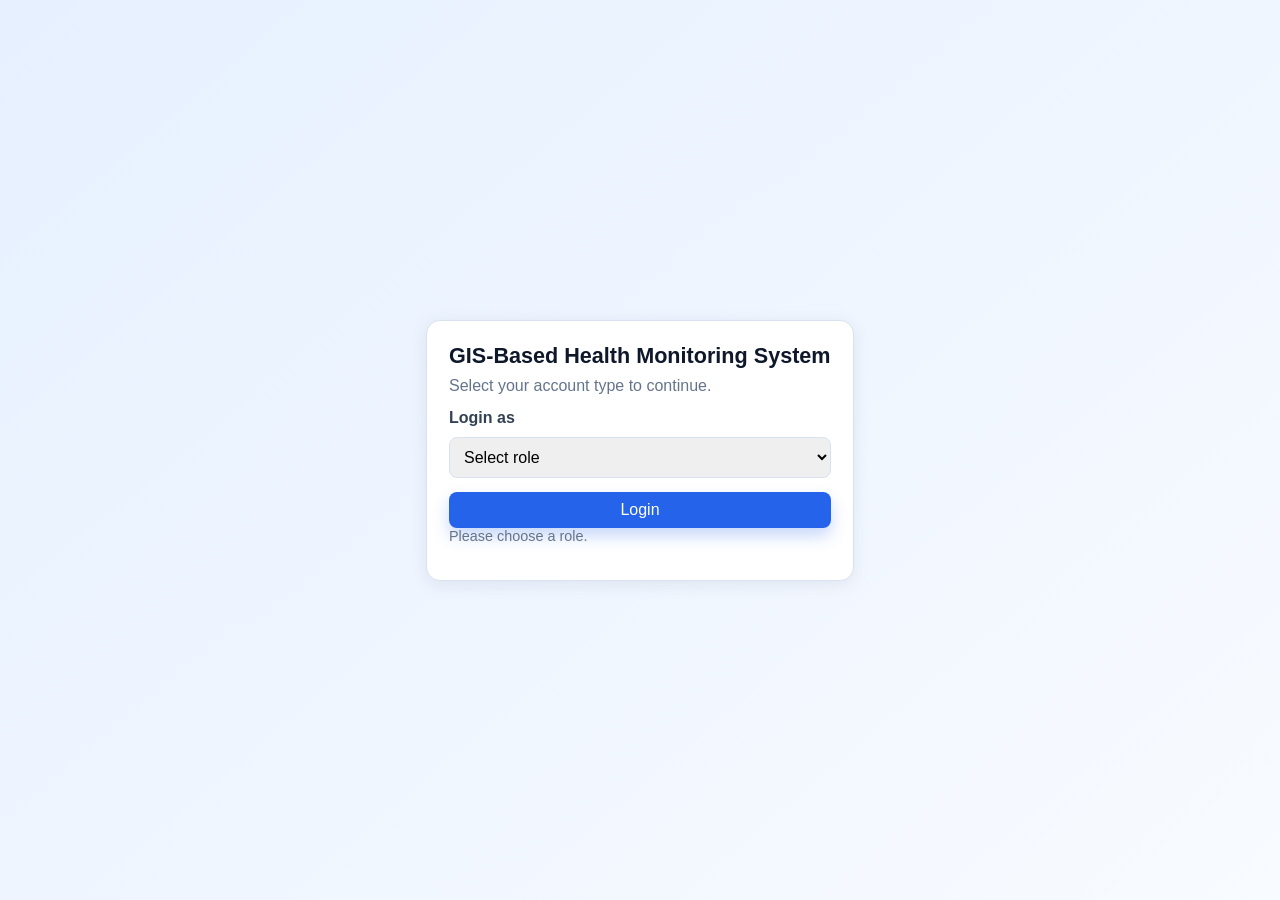
==== system/login.html @ 80acff9d "mao nani" ====
<!DOCTYPE html>
<html lang="en">
<head>
  <meta charset="UTF-8">
  <meta name="viewport" content="width=device-width, initial-scale=1.0">
  <title>Login | GIS Health Monitoring</title>
  <link rel="stylesheet" href="styles.css">
</head>
<body class="login-page">
  <main class="login-wrap">
    <section class="login-card">
      <h1>GIS-Based Health Monitoring System</h1>
      <p>Select your account type to continue.</p>

      <form id="login-form" class="login-form">
        <label for="role">Login as</label>
        <select id="role" required>
          <option value="">Select role</option>
          <option value="admin">Admin (Barangay Health Worker)</option>
          <option value="super_admin">Super Admin</option>
        </select>
        <button type="submit" class="btn primary login-btn">Login</button>
      </form>

      <p class="status-text" id="login-status">Please choose a role.</p>
    </section>
  </main>

  <script>
    (function () {
      const loginForm = document.querySelector("#login-form");
      const roleInput = document.querySelector("#role");
      const loginStatus = document.querySelector("#login-status");

      if (!loginForm || !roleInput || !loginStatus) return;

      loginForm.addEventListener("submit", function (event) {
        event.preventDefault();
        const role = roleInput.value;

        if (!role) {
          loginStatus.textContent = "Please select a valid role.";
          return;
        }

        sessionStorage.setItem("userRole", role);
        loginStatus.textContent = "Login successful. Redirecting...";

        if (role === "admin") {
          window.location.href = "index.html";
          return;
        }

        window.location.href = "super-admin.html";
      });
    })();
  </script>
</body>
</html>
---- system/styles.css ----
:root {
  --bg: #eef3ff;
  --panel: #ffffff;
  --primary: #2563eb;
  --primary-dark: #1d4ed8;
  --text: #0f172a;
  --muted: #64748b;
  --border: #d9e2f1;
  --high: #dc2626;
  --medium: #f59e0b;
  --low: #16a34a;
  --shadow-soft: 0 10px 30px rgba(15, 23, 42, 0.08);
}

* {
  box-sizing: border-box;
}

body {
  margin: 0;
  font-family: "Segoe UI", Tahoma, Arial, sans-serif;
  background:
    radial-gradient(circle at 10% 10%, #f8fbff 0%, transparent 40%),
    radial-gradient(circle at 90% 0%, #e9f0ff 0%, transparent 35%),
    var(--bg);
  color: var(--text);
}

.menu-fab {
  position: fixed;
  top: 14px;
  left: 14px;
  width: 44px;
  height: 44px;
  border-radius: 10px;
  border: 1px solid #cfd8ea;
  background: #ffffff;
  display: grid;
  place-items: center;
  padding: 0;
  cursor: pointer;
  z-index: 1100;
  box-shadow: 0 10px 24px rgba(15, 23, 42, 0.16);
  transition: transform 0.2s ease, box-shadow 0.2s ease;
}

.menu-fab-lines {
  display: grid;
  gap: 4px;
}

.menu-fab-lines span {
  display: block;
  width: 18px;
  height: 2px;
  border-radius: 999px;
  background: #0f172a;
}

.menu-fab:hover {
  background: #f8fafc;
  transform: translateY(-1px);
  box-shadow: 0 14px 28px rgba(15, 23, 42, 0.2);
}

.auth-tools {
  display: flex;
  align-items: center;
  gap: 10px;
}

.topbar {
  padding: 18px 24px;
  background: linear-gradient(120deg, #0052cc, #2a7fff);
  color: #fff;
  display: flex;
  justify-content: space-between;
  gap: 16px;
  align-items: center;
}

.sidebar-toggle {
  border: 1px solid rgba(255, 255, 255, 0.5);
  background: rgba(255, 255, 255, 0.16);
  color: #fff;
  border-radius: 8px;
  padding: 8px 12px;
  font-weight: 600;
  cursor: pointer;
}

.sidebar-toggle:hover {
  background: rgba(255, 255, 255, 0.24);
}

.logout-btn {
  background: rgba(255, 255, 255, 0.16);
  border-color: rgba(255, 255, 255, 0.45);
  color: #fff;
}

.logout-btn:hover {
  background: rgba(255, 255, 255, 0.24);
}

.sidebar-logout {
  margin-top: 18px;
  width: 100%;
}

.topbar h1 {
  margin: 0;
  font-size: 1.5rem;
}

.topbar p {
  margin: 6px 0 0;
  opacity: 0.95;
  font-size: 0.95rem;
}

.layout {
  display: grid;
  grid-template-columns: 260px 1fr;
  min-height: 100vh;
  transition: grid-template-columns 0.25s ease;
}

.layout.sidebar-open {
  grid-template-columns: 260px 1fr;
}

.layout.sidebar-closed {
  grid-template-columns: 0 1fr;
}

.sidebar {
  background: linear-gradient(175deg, #0f172a 0%, #111c36 100%);
  color: #fff;
  padding: 20px 18px;
  transition: opacity 0.2s ease, padding 0.2s ease;
  overflow: hidden;
  border-right: 1px solid rgba(148, 163, 184, 0.18);
}

.layout.sidebar-closed .sidebar {
  opacity: 0;
  pointer-events: none;
  padding-left: 0;
  padding-right: 0;
}

.sidebar h2 {
  margin-top: 0;
  font-size: 1.1rem;
}

.sidebar nav {
  display: grid;
  gap: 10px;
  margin-bottom: 12px;
}

.nav-group-title {
  margin: 12px 0 8px;
  font-size: 0.75rem;
  text-transform: uppercase;
  letter-spacing: 0.04em;
  color: #93c5fd;
  font-weight: 700;
}

.sidebar-divider {
  border: none;
  border-top: 1px solid rgba(148, 163, 184, 0.35);
  margin: 10px 0;
}

.sidebar a {
  text-decoration: none;
  color: #d1e4ff;
  padding: 10px;
  border-radius: 10px;
  background: rgba(255, 255, 255, 0.06);
  border: 1px solid rgba(255, 255, 255, 0.06);
  transition: all 0.18s ease;
}

.sidebar a:hover {
  background: rgba(59, 130, 246, 0.25);
  border-color: rgba(96, 165, 250, 0.35);
  transform: translateX(2px);
}

.legend h3 {
  margin: 0 0 8px;
}

.legend p {
  margin: 8px 0;
  font-size: 0.92rem;
  color: #d1e4ff;
}

.dot {
  display: inline-block;
  width: 11px;
  height: 11px;
  border-radius: 50%;
  margin-right: 7px;
}

.dot.high {
  background: var(--high);
}

.dot.medium {
  background: var(--medium);
}

.dot.low {
  background: var(--low);
}

.content {
  padding: 22px;
  padding-top: 72px;
  display: grid;
  gap: 18px;
}

.panel {
  background: var(--panel);
  border: 1px solid var(--border);
  border-radius: 16px;
  padding: 18px;
  box-shadow: var(--shadow-soft);
}

.panel-title {
  display: flex;
  justify-content: space-between;
  align-items: center;
  gap: 10px;
}

.panel h2 {
  margin-top: 0;
}

.cards {
  margin-top: 8px;
  display: grid;
  grid-template-columns: repeat(auto-fit, minmax(180px, 1fr));
  gap: 14px;
}

.card {
  border: 1px solid var(--border);
  border-left: 4px solid var(--primary);
  border-radius: 10px;
  padding: 14px;
  background: linear-gradient(180deg, #ffffff 0%, #f8fbff 100%);
  transition: transform 0.2s ease, box-shadow 0.2s ease;
}

.card:hover {
  transform: translateY(-2px);
  box-shadow: 0 10px 22px rgba(15, 23, 42, 0.1);
}

.card.warning {
  border-left-color: var(--medium);
}

.card.danger {
  border-left-color: var(--high);
}

.card h3 {
  margin: 0 0 8px;
  font-size: 0.95rem;
  color: #334155;
}

.number {
  margin: 0;
  font-size: 1.8rem;
  font-weight: 700;
}

.card small {
  color: var(--muted);
}

.case-form {
  margin-top: 10px;
  margin-bottom: 14px;
  border: 1px solid var(--border);
  border-radius: 12px;
  padding: 14px;
  background: #fbfdff;
}

.case-summary {
  display: grid;
  grid-template-columns: repeat(auto-fit, minmax(150px, 1fr));
  gap: 10px;
  margin: 10px 0 14px;
}

.summary-item {
  border: 1px solid var(--border);
  border-left: 4px solid var(--primary);
  border-radius: 10px;
  padding: 10px 12px;
  background: #fff;
}

.summary-item h3 {
  margin: 0 0 6px;
  font-size: 0.86rem;
  color: #475569;
}

.summary-item p {
  margin: 0;
  font-size: 1.4rem;
  font-weight: 700;
}

.summary-item.high {
  border-left-color: var(--high);
}

.summary-item.warning {
  border-left-color: var(--medium);
}

.summary-item.medium {
  border-left-color: var(--medium);
}

.summary-item.low {
  border-left-color: var(--low);
}

.form-grid {
  display: grid;
  grid-template-columns: repeat(auto-fit, minmax(180px, 1fr));
  gap: 10px;
}

.form-grid-wide {
  grid-template-columns: repeat(auto-fit, minmax(210px, 1fr));
}

.form-grid label {
  display: grid;
  gap: 6px;
  font-size: 0.88rem;
  color: #334155;
  font-weight: 600;
}

.form-grid input,
.form-grid select,
.form-grid textarea {
  border: 1px solid var(--border);
  border-radius: 8px;
  padding: 10px;
  font: inherit;
  color: var(--text);
  background: #fff;
  transition: border-color 0.15s ease, box-shadow 0.15s ease;
}

.form-grid input:focus,
.form-grid select:focus,
.form-grid textarea:focus,
.filters-bar input:focus,
.filters-bar select:focus {
  outline: none;
  border-color: #93c5fd;
  box-shadow: 0 0 0 3px rgba(37, 99, 235, 0.12);
}

.full-width {
  grid-column: 1 / -1;
}

.action-row {
  margin-top: 12px;
  display: flex;
  flex-wrap: wrap;
  gap: 10px;
}

.action-row-between {
  justify-content: space-between;
  align-items: center;
}

.action-group {
  display: flex;
  flex-wrap: wrap;
  gap: 10px;
}

.filters-bar {
  display: grid;
  grid-template-columns: repeat(auto-fit, minmax(180px, 1fr));
  gap: 10px;
  margin-bottom: 12px;
}

.filters-bar input,
.filters-bar select {
  border: 1px solid var(--border);
  border-radius: 8px;
  padding: 9px 10px;
  font: inherit;
  background: #fff;
}

.btn {
  border: 1px solid transparent;
  border-radius: 8px;
  padding: 8px 12px;
  font-weight: 600;
  cursor: pointer;
  font: inherit;
  transition: transform 0.15s ease, box-shadow 0.15s ease, background 0.15s ease;
}

.btn:hover {
  transform: translateY(-1px);
}

.btn.primary {
  background: var(--primary);
  color: #fff;
  box-shadow: 0 8px 16px rgba(37, 99, 235, 0.25);
}

.btn.success {
  background: #15803d;
  color: #fff;
}

.btn.ghost {
  background: #f8fbff;
  border-color: var(--border);
  color: var(--text);
}

.btn.danger {
  background: #dc2626;
  color: #fff;
}

.btn.small {
  padding: 6px 10px;
  font-size: 0.85rem;
}

.cases-table th {
  white-space: nowrap;
}

.cell-actions {
  display: flex;
  gap: 8px;
  flex-wrap: wrap;
}

.status-text {
  margin: 10px 0 0;
  color: var(--muted);
  font-size: 0.9rem;
}

.empty-row {
  text-align: center;
  color: var(--muted);
}

.support-grid {
  margin-top: 14px;
  display: grid;
  grid-template-columns: 1fr 1fr;
  gap: 12px;
}

.subpanel {
  border: 1px solid var(--border);
  border-radius: 10px;
  padding: 12px;
  background: #fff;
}

.subpanel h3 {
  margin: 0 0 10px;
  font-size: 1rem;
}

.map-panel .status-text {
  margin-bottom: 12px;
}

.map-placeholder {
  min-height: 420px;
  border: 2px dashed var(--border);
  border-radius: 12px;
  background: linear-gradient(160deg, #f0f6ff 0%, #e8f2fc 100%);
  display: grid;
  place-content: center;
  text-align: center;
  padding: 24px;
  color: var(--muted);
}

.map-placeholder p {
  margin: 0 0 6px;
  font-size: 1.05rem;
  font-weight: 600;
  color: #475569;
}

.map-placeholder small {
  display: block;
  max-width: 420px;
  margin: 0 auto;
  line-height: 1.45;
}

.feedback-list {
  margin: 0;
  padding-left: 18px;
  display: grid;
  gap: 8px;
}

.wf.draft {
  background: #e2e8f0;
  color: #334155;
}

.wf.for-submit {
  background: #fff3cd;
  color: #8a6000;
}

.wf.submitted {
  background: #dcfce7;
  color: #166534;
}

.wf.returned {
  background: #fee2e2;
  color: #991b1b;
}

.login-page {
  min-height: 100vh;
  display: grid;
  place-items: center;
  background: linear-gradient(140deg, #e6f0ff, #f8fbff);
}

.login-wrap {
  width: 100%;
  max-width: 460px;
  padding: 16px;
}

.login-card {
  background: #fff;
  border: 1px solid var(--border);
  border-radius: 14px;
  padding: 22px;
  box-shadow: 0 4px 18px rgba(2, 24, 66, 0.08);
}

.login-card h1 {
  margin: 0 0 8px;
  font-size: 1.35rem;
}

.login-card p {
  margin: 0 0 14px;
  color: var(--muted);
}

.login-form {
  display: grid;
  gap: 10px;
}

.login-form label {
  font-weight: 600;
  color: #334155;
}

.login-form select {
  border: 1px solid var(--border);
  border-radius: 8px;
  padding: 10px;
  font: inherit;
}

.login-btn {
  margin-top: 4px;
}

.table-wrap {
  overflow-x: auto;
}

table {
  width: 100%;
  border-collapse: collapse;
}

thead {
  background: #edf3ff;
}

th,
td {
  padding: 12px;
  border-bottom: 1px solid var(--border);
  text-align: left;
  font-size: 0.95rem;
}

tbody tr:hover {
  background: #f8fbff;
}

.pill {
  display: inline-block;
  border-radius: 999px;
  padding: 6px 10px;
  font-size: 0.78rem;
  font-weight: 600;
}

.status-live {
  background: rgba(255, 255, 255, 0.25);
  color: #fff;
}

.role-admin {
  background: #dbebff;
  color: #0a58ca;
}

.role-super {
  background: #efe6ff;
  color: #6b21a8;
}

.risk.high {
  background: #fee2e2;
  color: #991b1b;
}

.risk.medium {
  background: #fff3cd;
  color: #8a6000;
}

.risk.low {
  background: #dcfce7;
  color: #166534;
}

.alerts {
  display: grid;
  gap: 12px;
}

.alert {
  border: 1px solid var(--border);
  border-left: 5px solid;
  padding: 14px;
  border-radius: 10px;
}

.alert h3 {
  margin: 0 0 6px;
}

.alert p {
  margin: 0 0 6px;
}

.alert small {
  color: var(--muted);
}

.alert.high {
  border-left-color: var(--high);
  background: #fff7f7;
}

.alert.medium {
  border-left-color: var(--medium);
  background: #fffcf3;
}

.alert.low {
  border-left-color: var(--low);
  background: #f4fff8;
}

@media (max-width: 980px) {
  .menu-fab {
    width: 40px;
    height: 40px;
    border-radius: 10px;
  }

  .menu-fab-lines {
    gap: 4px;
  }

  .menu-fab-lines span {
    width: 16px;
    height: 2px;
  }

  .layout {
    grid-template-columns: 1fr;
    min-height: auto;
  }

  .sidebar {
    position: fixed;
    top: 0;
    left: 0;
    width: 260px;
    height: 100vh;
    border-bottom: none;
    z-index: 1000;
    transform: translateX(-100%);
    opacity: 0;
    pointer-events: none;
  }

  .layout.sidebar-open .sidebar {
    transform: translateX(0);
    opacity: 1;
    pointer-events: auto;
  }

  .layout.sidebar-closed .sidebar {
    transform: translateX(-100%);
  }

  .support-grid {
    grid-template-columns: 1fr;
  }
}
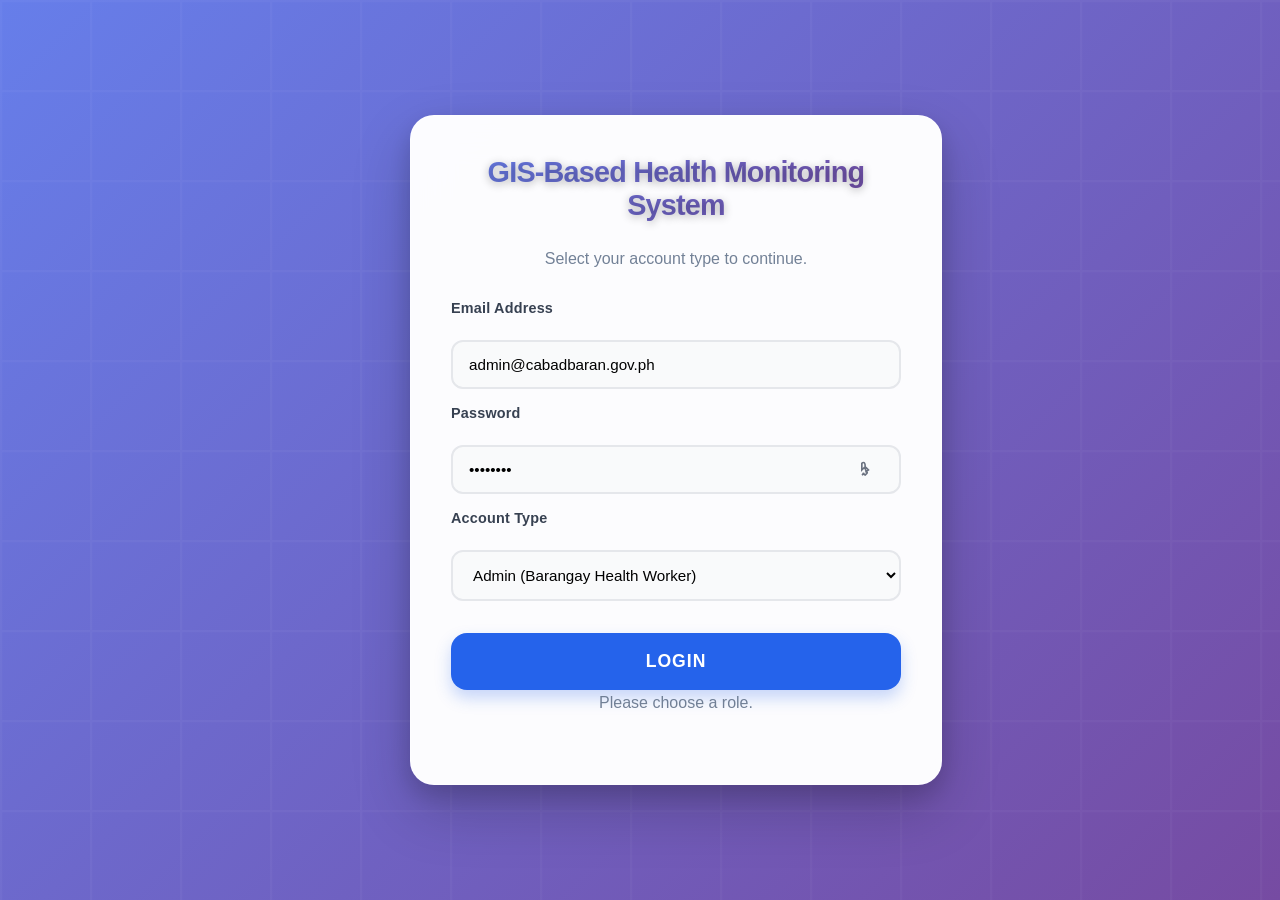
==== commit b3078b0d: "Fixed bugs and Updated the entire System" ====
--- a/system/login.html
+++ b/system/login.html
@@ -13,12 +13,29 @@
       <p>Select your account type to continue.</p>
 
       <form id="login-form" class="login-form">
-        <label for="role">Login as</label>
+        <label for="email">Email Address</label>
+        <input type="email" id="email" placeholder="Enter your email address" required>
+        
+        <label for="password">Password</label>
+        <div class="password-wrapper">
+          <input type="password" id="password" placeholder="Enter your password" required>
+          <button type="button" class="password-toggle" id="password-toggle" aria-label="Toggle password visibility">
+            <svg class="eye-icon" viewBox="0 0 24 24" fill="none" stroke="currentColor" stroke-width="2">
+              <path d="M1 12s4-4 4-4 4 4 4 4-4 4-4-4-4-4-4-4zm0 6s4-2 2-2 2 2 2 2 2-2 2-2 2-2-2-2-2z"/>
+            </svg>
+            <svg class="eye-slash-icon" viewBox="0 0 24 24" fill="none" stroke="currentColor" stroke-width="2" style="display: none;">
+              <path d="M17.94 17.94A10.07 10.07 0 1 0-10.07 10.07A10.07 10.07 0 1 0 10.07 10.07 10.07-10.07 10.07zm-10.07-10.07v-10.07c0 2.89 2.34 5.35 5.35 5.35-5.35-5.35-5.35-5.35-5.35-5.35zm12.73 1.41l-6.36 6.36 6.36 6.36"/>
+            </svg>
+          </button>
+        </div>
+        
+        <label for="role">Account Type</label>
         <select id="role" required>
           <option value="">Select role</option>
           <option value="admin">Admin (Barangay Health Worker)</option>
           <option value="super_admin">Super Admin</option>
         </select>
+        
         <button type="submit" class="btn primary login-btn">Login</button>
       </form>
 
@@ -29,29 +46,98 @@
   <script>
     (function () {
       const loginForm = document.querySelector("#login-form");
+      const emailInput = document.querySelector("#email");
+      const passwordInput = document.querySelector("#password");
+      const passwordToggle = document.querySelector("#password-toggle");
       const roleInput = document.querySelector("#role");
       const loginStatus = document.querySelector("#login-status");
 
-      if (!loginForm || !roleInput || !loginStatus) return;
+      if (!loginForm || !emailInput || !passwordInput || !passwordToggle || !roleInput || !loginStatus) return;
+
+      // Demo credentials for testing
+      const validCredentials = {
+        admin: { email: "admin@cabadbaran.gov.ph", password: "admin123" },
+        super_admin: { email: "superadmin@cabadbaran.gov.ph", password: "super123" }
+      };
+
+      // Set default values for demo
+      emailInput.value = "admin@cabadbaran.gov.ph";
+      passwordInput.value = "admin123";
+      roleInput.value = "admin";
 
       loginForm.addEventListener("submit", function (event) {
         event.preventDefault();
+        
+        const email = emailInput.value.trim();
+        const password = passwordInput.value.trim();
         const role = roleInput.value;
 
-        if (!role) {
-          loginStatus.textContent = "Please select a valid role.";
+        // Email validation
+        const emailRegex = /^[^\s@]+@[^\s@]+\.[^\s@]+$/;
+        if (!emailRegex.test(email)) {
+          loginStatus.textContent = "Please enter a valid email address.";
+          loginStatus.style.color = "#dc2626";
           return;
         }
 
-        sessionStorage.setItem("userRole", role);
-        loginStatus.textContent = "Login successful. Redirecting...";
-
-        if (role === "admin") {
-          window.location.href = "index.html";
+        // Validation
+        if (!email || !password || !role) {
+          loginStatus.textContent = "Please fill in all fields.";
+          loginStatus.style.color = "#dc2626";
           return;
         }
 
-        window.location.href = "super-admin.html";
+        // Check credentials
+        const validCreds = validCredentials[role];
+        if (!validCreds || email !== validCreds.email || password !== validCreds.password) {
+          loginStatus.textContent = "Invalid email, password, or role.";
+          loginStatus.style.color = "#dc2626";
+          return;
+        }
+
+        // Store user info in sessionStorage
+        sessionStorage.setItem("userRole", role);
+        sessionStorage.setItem("email", email);
+        sessionStorage.setItem("isLoggedIn", "true");
+        
+        loginStatus.textContent = "Login successful. Redirecting...";
+        loginStatus.style.color = "#16a34a";
+
+        // Redirect based on role
+        setTimeout(() => {
+          if (role === "admin") {
+            window.location.href = "index.html";
+            return;
+          }
+          window.location.href = "super-admin.html";
+        }, 1000);
+      });
+
+      // Password visibility toggle
+      passwordToggle.addEventListener('click', function() {
+        const type = passwordInput.getAttribute('type') === 'password' ? 'text' : 'password';
+        passwordInput.setAttribute('type', type);
+        
+        const eyeIcon = passwordToggle.querySelector('.eye-icon');
+        const eyeSlashIcon = passwordToggle.querySelector('.eye-slash-icon');
+        
+        if (type === 'text') {
+          eyeIcon.style.display = 'none';
+          eyeSlashIcon.style.display = 'block';
+        } else {
+          eyeIcon.style.display = 'block';
+          eyeSlashIcon.style.display = 'none';
+        }
+      });
+
+      // Real-time validation feedback
+      [emailInput, passwordInput, roleInput].forEach(input => {
+        input.addEventListener('input', function() {
+          if (loginStatus.textContent.includes("Invalid") || loginStatus.textContent.includes("fill in all") || loginStatus.textContent.includes("valid email")) {
+            loginStatus.textContent = "Enter your credentials to continue.";
+            loginStatus.style.color = "#6b7280";
+          }
+        });
       });
     })();
   </script>
--- a/system/styles.css
+++ b/system/styles.css
@@ -12,8 +12,33 @@
   --shadow-soft: 0 10px 30px rgba(15, 23, 42, 0.08);
 }
 
+/* Hide scrollbars for cleaner UI */
+::-webkit-scrollbar {
+  width: 0px;
+  height: 0px;
+  background: transparent;
+}
+
+::-webkit-scrollbar-track {
+  background: transparent;
+}
+
+::-webkit-scrollbar-thumb {
+  background: transparent;
+}
+
+::-webkit-scrollbar-thumb:hover {
+  background: transparent;
+}
+
+/* Firefox scrollbar hiding */
 * {
-  box-sizing: border-box;
+  scrollbar-width: none;
+}
+
+html {
+  scrollbar-width: none;
+  -ms-overflow-style: none;
 }
 
 body {
@@ -39,7 +64,7 @@
   place-items: center;
   padding: 0;
   cursor: pointer;
-  z-index: 1100;
+  z-index: 1200;
   box-shadow: 0 10px 24px rgba(15, 23, 42, 0.16);
   transition: transform 0.2s ease, box-shadow 0.2s ease;
 }
@@ -121,13 +146,14 @@
 
 .layout {
   display: grid;
-  grid-template-columns: 260px 1fr;
+  grid-template-columns: 280px 1fr;
   min-height: 100vh;
-  transition: grid-template-columns 0.25s ease;
+  transition: grid-template-columns 0.3s ease;
+  position: relative;
 }
 
 .layout.sidebar-open {
-  grid-template-columns: 260px 1fr;
+  grid-template-columns: 280px 1fr;
 }
 
 .layout.sidebar-closed {
@@ -137,17 +163,81 @@
 .sidebar {
   background: linear-gradient(175deg, #0f172a 0%, #111c36 100%);
   color: #fff;
-  padding: 20px 18px;
-  transition: opacity 0.2s ease, padding 0.2s ease;
-  overflow: hidden;
+  padding: 24px 20px;
+  transition: opacity 0.3s ease, transform 0.3s ease, padding 0.3s ease;
+  overflow-y: auto;
+  overflow-x: hidden;
   border-right: 1px solid rgba(148, 163, 184, 0.18);
+  position: sticky;
+  top: 0;
+  height: 100vh;
+  z-index: 10;
 }
 
 .layout.sidebar-closed .sidebar {
   opacity: 0;
   pointer-events: none;
+  transform: translateX(-20px);
   padding-left: 0;
   padding-right: 0;
+}
+
+.profile-section {
+  display: flex;
+  flex-direction: column;
+  align-items: center;
+  text-align: center;
+  padding: 20px 0;
+  border-bottom: 1px solid rgba(148, 163, 184, 0.35);
+  margin-bottom: 20px;
+}
+
+.profile-picture {
+  margin-bottom: 16px;
+  display: flex;
+  justify-content: center;
+  align-items: center;
+}
+
+.profile-picture img {
+  width: 80px;
+  height: 80px;
+  border-radius: 50%;
+  border: 3px solid rgba(255, 255, 255, 0.2);
+  box-shadow: 0 4px 12px rgba(0, 0, 0, 0.15);
+  transition: transform 0.2s ease, box-shadow 0.2s ease;
+  object-fit: cover;
+  display: block;
+}
+
+.profile-picture img:hover {
+  transform: scale(1.05);
+  box-shadow: 0 6px 16px rgba(0, 0, 0, 0.2);
+}
+
+.profile-info {
+  display: flex;
+  flex-direction: column;
+  align-items: center;
+  gap: 6px;
+  width: 100%;
+}
+
+.profile-name {
+  margin: 0;
+  font-size: 1.1rem;
+  font-weight: 600;
+  color: #fff;
+  text-align: center;
+}
+
+.profile-email {
+  margin: 0;
+  font-size: 0.85rem;
+  color: #93c5fd;
+  opacity: 0.9;
+  text-align: center;
+  word-break: break-word;
 }
 
 .sidebar h2 {
@@ -223,50 +313,64 @@
 }
 
 .content {
-  padding: 22px;
-  padding-top: 72px;
+  padding: 24px;
+  padding-top: 20px;
   display: grid;
-  gap: 18px;
+  gap: 20px;
+  max-width: 100%;
+  overflow-x: hidden;
 }
 
 .panel {
   background: var(--panel);
   border: 1px solid var(--border);
   border-radius: 16px;
-  padding: 18px;
+  padding: 24px;
   box-shadow: var(--shadow-soft);
+  position: relative;
+  overflow: hidden;
 }
 
 .panel-title {
   display: flex;
   justify-content: space-between;
-  align-items: center;
-  gap: 10px;
+  align-items: flex-start;
+  gap: 16px;
+  margin-bottom: 20px;
+  padding-bottom: 16px;
+  border-bottom: 1px solid var(--border);
 }
 
 .panel h2 {
-  margin-top: 0;
+  margin: 0;
+  font-size: 1.5rem;
+  font-weight: 700;
+  color: var(--text);
+  line-height: 1.3;
 }
 
 .cards {
-  margin-top: 8px;
+  margin-top: 20px;
   display: grid;
-  grid-template-columns: repeat(auto-fit, minmax(180px, 1fr));
-  gap: 14px;
+  grid-template-columns: repeat(auto-fit, minmax(200px, 1fr));
+  gap: 16px;
 }
 
 .card {
   border: 1px solid var(--border);
   border-left: 4px solid var(--primary);
-  border-radius: 10px;
-  padding: 14px;
+  border-radius: 12px;
+  padding: 20px;
   background: linear-gradient(180deg, #ffffff 0%, #f8fbff 100%);
-  transition: transform 0.2s ease, box-shadow 0.2s ease;
+  transition: transform 0.2s ease, box-shadow 0.2s ease, border-color 0.2s ease;
+  position: relative;
+  overflow: hidden;
 }
 
 .card:hover {
   transform: translateY(-2px);
-  box-shadow: 0 10px 22px rgba(15, 23, 42, 0.1);
+  box-shadow: 0 12px 28px rgba(15, 23, 42, 0.12);
+  border-color: rgba(37, 99, 235, 0.2);
 }
 
 .card.warning {
@@ -294,27 +398,29 @@
 }
 
 .case-form {
-  margin-top: 10px;
-  margin-bottom: 14px;
+  margin-top: 16px;
+  margin-bottom: 20px;
   border: 1px solid var(--border);
   border-radius: 12px;
-  padding: 14px;
-  background: #fbfdff;
+  padding: 24px;
+  background: linear-gradient(135deg, #fbfdff 0%, #f8fbff 100%);
+  box-shadow: 0 2px 8px rgba(15, 23, 42, 0.04);
 }
 
 .case-summary {
   display: grid;
-  grid-template-columns: repeat(auto-fit, minmax(150px, 1fr));
-  gap: 10px;
-  margin: 10px 0 14px;
+  grid-template-columns: repeat(auto-fit, minmax(160px, 1fr));
+  gap: 16px;
+  margin: 16px 0 20px;
 }
 
 .summary-item {
   border: 1px solid var(--border);
   border-left: 4px solid var(--primary);
-  border-radius: 10px;
-  padding: 10px 12px;
+  border-radius: 12px;
+  padding: 16px;
   background: #fff;
+  transition: transform 0.2s ease, box-shadow 0.2s ease;
 }
 
 .summary-item h3 {
@@ -347,20 +453,22 @@
 
 .form-grid {
   display: grid;
-  grid-template-columns: repeat(auto-fit, minmax(180px, 1fr));
-  gap: 10px;
+  grid-template-columns: repeat(auto-fit, minmax(250px, 1fr));
+  gap: 16px;
+  align-items: start;
 }
 
 .form-grid-wide {
-  grid-template-columns: repeat(auto-fit, minmax(210px, 1fr));
+  grid-template-columns: repeat(auto-fit, minmax(280px, 1fr));
 }
 
 .form-grid label {
   display: grid;
-  gap: 6px;
-  font-size: 0.88rem;
+  gap: 8px;
+  font-size: 0.9rem;
   color: #334155;
   font-weight: 600;
+  line-height: 1.4;
 }
 
 .form-grid input,
@@ -368,11 +476,12 @@
 .form-grid textarea {
   border: 1px solid var(--border);
   border-radius: 8px;
-  padding: 10px;
+  padding: 12px;
   font: inherit;
   color: var(--text);
   background: #fff;
-  transition: border-color 0.15s ease, box-shadow 0.15s ease;
+  transition: border-color 0.15s ease, box-shadow 0.15s ease, transform 0.15s ease;
+  line-height: 1.5;
 }
 
 .form-grid input:focus,
@@ -383,6 +492,7 @@
   outline: none;
   border-color: #93c5fd;
   box-shadow: 0 0 0 3px rgba(37, 99, 235, 0.12);
+  transform: translateY(-1px);
 }
 
 .full-width {
@@ -398,7 +508,34 @@
 
 .action-row-between {
   justify-content: space-between;
-  align-items: center;
+}
+
+.data-management {
+  margin-top: 1.5rem;
+  padding: 1rem;
+  background: var(--bg);
+  border-radius: 8px;
+  border: 1px solid var(--border);
+}
+
+.data-management h3 {
+  margin: 0 0 0.75rem 0;
+  font-size: 0.875rem;
+  font-weight: 600;
+  color: var(--muted);
+  text-transform: uppercase;
+  letter-spacing: 0.05em;
+}
+
+.data-management .action-group {
+  display: flex;
+  flex-wrap: wrap;
+  gap: 0.5rem;
+}
+
+.data-management .btn {
+  font-size: 0.875rem;
+  padding: 0.375rem 0.75rem;
 }
 
 .action-group {
@@ -409,18 +546,23 @@
 
 .filters-bar {
   display: grid;
-  grid-template-columns: repeat(auto-fit, minmax(180px, 1fr));
-  gap: 10px;
-  margin-bottom: 12px;
+  grid-template-columns: repeat(auto-fit, minmax(200px, 1fr));
+  gap: 12px;
+  margin-bottom: 16px;
+  padding: 16px;
+  background: #f8fafc;
+  border-radius: 8px;
+  border: 1px solid var(--border);
 }
 
 .filters-bar input,
 .filters-bar select {
   border: 1px solid var(--border);
   border-radius: 8px;
-  padding: 9px 10px;
+  padding: 12px;
   font: inherit;
   background: #fff;
+  transition: border-color 0.15s ease, box-shadow 0.15s ease;
 }
 
 .btn {
@@ -437,6 +579,16 @@
   transform: translateY(-1px);
 }
 
+.btn:active {
+  transform: translateY(0);
+}
+
+.btn:disabled {
+  opacity: 0.6;
+  cursor: not-allowed;
+  transform: none;
+}
+
 .btn.primary {
   background: var(--primary);
   color: #fff;
@@ -466,12 +618,19 @@
 
 .cases-table th {
   white-space: nowrap;
+  background: #f8fafc;
+  padding: 12px;
+  text-align: left;
+  font-weight: 600;
+  color: #334155;
+  border-bottom: 2px solid var(--border);
 }
 
 .cell-actions {
   display: flex;
-  gap: 8px;
+  gap: 6px;
   flex-wrap: wrap;
+  align-items: center;
 }
 
 .status-text {
@@ -486,22 +645,229 @@
 }
 
 .support-grid {
-  margin-top: 14px;
+  margin-top: 20px;
   display: grid;
   grid-template-columns: 1fr 1fr;
-  gap: 12px;
+  gap: 16px;
+}
+
+@media (max-width: 1024px) {
+  .layout {
+    grid-template-columns: 260px 1fr;
+  }
+  
+  .sidebar {
+    padding: 20px 16px;
+  }
+  
+  .profile-section {
+    padding: 16px 0;
+  }
+  
+  .profile-picture img {
+    width: 60px;
+    height: 60px;
+  }
+  
+  .profile-name {
+    font-size: 1rem;
+  }
+  
+  .profile-email {
+    font-size: 0.8rem;
+  }
+  
+  .content {
+    padding: 20px;
+  }
+  
+  .cards {
+    grid-template-columns: repeat(auto-fit, minmax(180px, 1fr));
+  }
+}
+
+@media (max-width: 768px) {
+  .layout {
+    grid-template-columns: 1fr;
+    position: relative;
+  }
+  
+  .sidebar {
+    position: fixed;
+    top: 0;
+    left: 0;
+    width: 280px;
+    height: 100vh;
+    z-index: 1000;
+    transform: translateX(-100%);
+    transition: transform 0.3s ease;
+    box-shadow: 2px 0 10px rgba(0, 0, 0, 0.1);
+    overflow-y: auto;
+  }
+  
+  .layout.sidebar-open .sidebar {
+    transform: translateX(0);
+  }
+  
+  .layout.sidebar-closed .sidebar {
+    transform: translateX(-100%);
+  }
+  
+  .content {
+    padding: 16px;
+    padding-top: 60px;
+  }
+  
+  .menu-fab {
+    z-index: 1300;
+    position: fixed;
+  }
+  
+  .cards {
+    grid-template-columns: repeat(auto-fit, minmax(150px, 1fr));
+    gap: 12px;
+  }
+  
+  .card {
+    padding: 16px;
+  }
+  
+  .panel {
+    padding: 20px;
+  }
+  
+  .panel-title {
+    flex-direction: column;
+    align-items: flex-start;
+    gap: 12px;
+  }
+  
+  .case-summary {
+    grid-template-columns: repeat(auto-fit, minmax(120px, 1fr));
+    gap: 12px;
+  }
+  
+  .summary-item {
+    padding: 12px;
+  }
+  
+  .case-form {
+    padding: 20px;
+  }
+  
+  .form-grid, .form-grid-wide {
+    grid-template-columns: 1fr;
+    gap: 14px;
+  }
+  
+  .filters-bar {
+    grid-template-columns: 1fr;
+    gap: 10px;
+    padding: 12px;
+  }
+  
+  .action-row-between {
+    flex-direction: column;
+    gap: 12px;
+  }
+  
+  .data-management .action-group {
+    flex-direction: column;
+    gap: 8px;
+  }
+  
+  .support-grid {
+    grid-template-columns: 1fr;
+  }
+  
+  .subpanel {
+    padding: 16px;
+  }
+}
+
+@media (max-width: 480px) {
+  .content {
+    padding: 12px;
+    padding-top: 60px;
+  }
+  
+  .panel {
+    padding: 16px;
+  }
+  
+  .panel h2 {
+    font-size: 1.3rem;
+  }
+  
+  .cards {
+    grid-template-columns: 1fr;
+  }
+  
+  .case-form {
+    padding: 16px;
+  }
+  
+  .sidebar {
+    width: 100%;
+    max-width: 280px;
+    height: 100vh;
+    overflow-y: auto;
+  }
+  
+  .profile-section {
+    padding: 12px 0;
+  }
+  
+  .profile-picture img {
+    width: 50px;
+    height: 50px;
+  }
+  
+  .profile-name {
+    font-size: 0.9rem;
+  }
+  
+  .profile-email {
+    font-size: 0.75rem;
+  }
+  
+  .btn {
+    padding: 10px 14px;
+    font-size: 0.9rem;
+  }
+  
+  .btn.small {
+    padding: 8px 12px;
+    font-size: 0.8rem;
+  }
+  
+  .cell-actions {
+    flex-direction: column;
+    gap: 4px;
+    width: 100%;
+  }
+  
+  .cell-actions .btn {
+    width: 100%;
+    justify-content: center;
+  }
 }
 
 .subpanel {
   border: 1px solid var(--border);
-  border-radius: 10px;
-  padding: 12px;
+  border-radius: 12px;
+  padding: 20px;
   background: #fff;
+  box-shadow: 0 1px 3px rgba(15, 23, 42, 0.04);
 }
 
 .subpanel h3 {
-  margin: 0 0 10px;
-  font-size: 1rem;
+  margin: 0 0 16px;
+  font-size: 1.1rem;
+  font-weight: 600;
+  color: var(--text);
+  border-bottom: 1px solid var(--border);
+  padding-bottom: 8px;
 }
 
 .map-panel .status-text {
@@ -520,6 +886,53 @@
   color: var(--muted);
 }
 
+/* Responsive map behavior */
+@media (max-width: 768px) {
+  #barangay-map-container {
+    height: 400px !important;
+  }
+  
+  .map-legend {
+    font-size: 0.75rem;
+    padding: 8px;
+  }
+  
+  .map-legend h4 {
+    font-size: 0.8rem;
+  }
+  
+  .barangay-popup {
+    font-size: 0.85rem;
+  }
+  
+  .barangay-popup h3 {
+    font-size: 1rem;
+  }
+}
+
+@media (max-width: 480px) {
+  #barangay-map-container {
+    height: 350px !important;
+  }
+  
+  .map-legend {
+    font-size: 0.7rem;
+    padding: 6px;
+  }
+  
+  .map-legend h4 {
+    font-size: 0.75rem;
+  }
+  
+  .barangay-popup {
+    font-size: 0.8rem;
+  }
+  
+  .barangay-popup h3 {
+    font-size: 0.9rem;
+  }
+}
+
 .map-placeholder p {
   margin: 0 0 6px;
   font-size: 1.05rem;
@@ -565,7 +978,21 @@
   min-height: 100vh;
   display: grid;
   place-items: center;
-  background: linear-gradient(140deg, #e6f0ff, #f8fbff);
+  background: linear-gradient(135deg, #667eea 0%, #764ba2 100%);
+  position: relative;
+  overflow: hidden;
+}
+
+.login-page::before {
+  content: '';
+  position: absolute;
+  top: 0;
+  left: 0;
+  right: 0;
+  bottom: 0;
+  background: url('data:image/svg+xml,<svg xmlns="http://www.w3.org/2000/svg" viewBox="0 0 100 100"><defs><pattern id="grid" width="10" height="10" patternUnits="userSpaceOnUse"><path d="M 10 0 L 0 0 0 10" fill="none" stroke="rgba(255,255,255,0.03)" stroke-width="0.5"/></pattern></defs><rect width="100" height="100" fill="url(%23grid)"/></svg>');
+  pointer-events: none;
+  z-index: 1;
 }
 
 .login-wrap {
@@ -575,51 +1002,384 @@
 }
 
 .login-card {
+  background: rgba(255, 255, 255, 0.98);
+  backdrop-filter: blur(20px);
+  border: 1px solid rgba(255, 255, 255, 0.25);
+  border-radius: 24px;
+  padding: 40px;
+  box-shadow: 0 25px 60px rgba(0, 0, 0, 0.2), 0 10px 25px rgba(0, 0, 0, 0.15);
+  position: relative;
+  z-index: 10;
+  max-width: 450px;
+  width: 100%;
+  transition: all 0.4s cubic-bezier(0.4, 0, 0.2, 1);
+}
+
+.login-card:hover {
+  transform: translateY(-5px);
+  box-shadow: 0 25px 50px rgba(0, 0, 0, 0.2), 0 10px 20px rgba(0, 0, 0, 0.15);
+}
+
+.login-card h1 {
+  margin: 0 0 24px;
+  font-size: 1.8rem;
+  font-weight: 800;
+  background: linear-gradient(135deg, #667eea 0%, #764ba2 100%);
+  -webkit-background-clip: text;
+  -webkit-text-fill-color: transparent;
+  background-clip: text;
+  text-align: center;
+  letter-spacing: -0.8px;
+  text-shadow: 0 2px 8px rgba(0, 0, 0, 0.3);
+}
+
+.login-card p {
+  margin: 0 0 28px;
+  color: #64748b;
+  font-size: 1rem;
+  text-align: center;
+  line-height: 1.6;
+  opacity: 0.9;
+}
+
+.login-form {
+  display: flex;
+  flex-direction: column;
+  gap: 16px;
+}
+
+.login-form label {
+  display: block;
+  margin-bottom: 8px;
+  font-weight: 600;
+  color: #374151;
+  font-size: 0.9rem;
+  letter-spacing: 0.2px;
+}
+
+.login-form input[type="text"],
+.login-form input[type="email"],
+.login-form input[type="password"],
+.login-form select {
+  width: 100%;
+  padding: 14px 16px;
+  border: 2px solid #e5e7eb;
+  border-radius: 12px;
+  font: inherit;
+  background: #f9fafb;
+  transition: all 0.3s ease;
+  font-size: 0.95rem;
+  box-sizing: border-box;
+}
+
+.login-form input[type="text"]:focus,
+.login-form input[type="email"]:focus,
+.login-form input[type="password"]:focus,
+.login-form select:focus {
+  outline: none;
+  border-color: #667eea;
+  box-shadow: 0 0 0 4px rgba(102, 126, 234, 0.1);
   background: #fff;
-  border: 1px solid var(--border);
-  border-radius: 14px;
-  padding: 22px;
-  box-shadow: 0 4px 18px rgba(2, 24, 66, 0.08);
-}
-
-.login-card h1 {
-  margin: 0 0 8px;
-  font-size: 1.35rem;
-}
-
-.login-card p {
-  margin: 0 0 14px;
-  color: var(--muted);
-}
-
-.login-form {
-  display: grid;
-  gap: 10px;
-}
-
-.login-form label {
+  transform: translateY(-2px);
+}
+
+.login-form input[type="text"]:hover,
+.login-form input[type="email"]:hover,
+.login-form input[type="password"]:hover,
+.login-form select:hover {
+  border-color: #d1d5db;
+  background: #fff;
+}
+
+.password-wrapper {
+  position: relative;
+  display: flex;
+  align-items: center;
+}
+
+.password-toggle {
+  position: absolute;
+  right: 12px;
+  top: 50%;
+  transform: translateY(-50%);
+  background: none;
+  border: none;
+  padding: 8px;
+  cursor: pointer;
+  border-radius: 6px;
+  transition: all 0.2s ease;
+  color: #6b7280;
+}
+
+.password-toggle:hover {
+  background: rgba(107, 114, 128, 0.1);
+  color: #374151;
+}
+
+.password-toggle svg {
+  width: 20px;
+  height: 20px;
+  display: block;
+}
+
+.eye-icon,
+.eye-slash-icon {
+  transition: all 0.2s ease;
+}
+
+.eye-icon {
+  stroke: #6b7280;
+}
+
+.eye-slash-icon {
+  stroke: #dc2626;
+}
+
+.login-form input[type="password"] {
+  padding-right: 48px;
+}
+
+.login-form input[type="text"]:focus,
+.login-form input[type="password"]:focus,
+.login-form select:focus {
+  outline: none;
+  border-color: #3b82f6;
+  box-shadow: 0 0 0 3px rgba(59, 130, 246, 0.1);
+}
+
+.login-form input[type="text"]:hover,
+.login-form input[type="password"]:hover,
+.login-form select:hover {
+  border-color: #94a3b8;
+}
+
+/* Success and error states */
+.status-text.success {
+  color: var(--low);
   font-weight: 600;
-  color: #334155;
-}
-
-.login-form select {
-  border: 1px solid var(--border);
+}
+
+.status-text.error {
+  color: var(--high);
+  font-weight: 600;
+}
+
+/* Mobile responsive design */
+@media (max-width: 768px) {
+  .login-wrap {
+    padding: 12px;
+  }
+  
+  .login-card {
+    padding: 24px;
+    margin: 0 8px;
+  }
+  
+  .login-card h1 {
+    font-size: 1.3rem;
+  }
+  
+  .login-form input[type="text"],
+  .login-form input[type="email"],
+  .login-form input[type="password"],
+  .login-form select {
+    padding: 12px 14px;
+    font-size: 0.9rem;
+  }
+  
+  .login-btn {
+    padding: 14px 20px;
+    font-size: 0.9rem;
+  }
+}
+
+@media (max-width: 480px) {
+  .login-wrap {
+    padding: 8px;
+  }
+  
+  .login-card {
+    padding: 20px;
+    margin: 0 4px;
+    border-radius: 16px;
+  }
+  
+  .login-card h1 {
+    font-size: 1.2rem;
+    margin: 0 0 12px;
+  }
+  
+  .login-card p {
+    font-size: 0.85rem;
+    margin: 0 0 20px;
+  }
+  
+  .login-form {
+    gap: 12px;
+  }
+  
+  .login-form input[type="text"],
+  .login-form input[type="email"],
+  .login-form input[type="password"],
+  .login-form select {
+    padding: 10px 12px;
+    font-size: 0.85rem;
+  }
+  
+  .login-btn {
+    padding: 12px 16px;
+    font-size: 0.85rem;
+  }
+}
+
+/* Loading states */
+.btn.loading {
+  position: relative;
+  color: transparent;
+}
+
+.btn.loading::after {
+  content: "";
+  position: absolute;
+  top: 50%;
+  left: 50%;
+  width: 16px;
+  height: 16px;
+  margin: -8px 0 0 -8px;
+  border: 2px solid rgba(255, 255, 255, 0.3);
+  border-top: 2px solid #fff;
+  border-radius: 50%;
+  animation: spin 1s linear infinite;
+}
+
+@keyframes spin {
+  0% { transform: rotate(0deg); }
+  100% { transform: rotate(360deg); }
+}
+
+/* Toast notifications */
+.toast {
+  position: fixed;
+  top: 20px;
+  right: 20px;
+  padding: 12px 16px;
   border-radius: 8px;
-  padding: 10px;
-  font: inherit;
+  color: #fff;
+  font-weight: 500;
+  z-index: 1000;
+  transform: translateX(100%);
+  transition: transform 0.3s ease;
+  max-width: 300px;
+}
+
+.toast.show {
+  transform: translateX(0);
+}
+
+.toast.success {
+  background: var(--low);
+}
+
+.toast.error {
+  background: var(--high);
+}
+
+.toast.info {
+  background: var(--primary);
+}
+
+/* Improved table responsiveness */
+@media (max-width: 768px) {
+  .table-wrap {
+    overflow-x: auto;
+    border-radius: 8px;
+  }
+  
+  .cases-table {
+    min-width: 700px;
+  }
+  
+  .cases-table th,
+  .cases-table td {
+    padding: 10px;
+    font-size: 0.85rem;
+  }
+}
+
+@media (max-width: 480px) {
+  .cases-table {
+    min-width: 600px;
+  }
+  
+  .cases-table th,
+  .cases-table td {
+    padding: 8px;
+    font-size: 0.8rem;
+  }
 }
 
 .login-btn {
-  margin-top: 4px;
+  margin-top: 16px;
+  padding: 18px 32px;
+  font-size: 1.1rem;
+  font-weight: 700;
+  border-radius: 16px;
+  background: linear-gradient(135deg, #667eea 0%, #764ba2 100%);
+  border: none;
+  color: white;
+  cursor: pointer;
+  transition: all 0.4s cubic-bezier(0.4, 0, 0.2, 1);
+  position: relative;
+  overflow: hidden;
+  text-transform: uppercase;
+  letter-spacing: 1px;
+  box-shadow: 0 8px 25px rgba(102, 126, 234, 0.4);
+}
+
+.login-btn::before {
+  content: '';
+  position: absolute;
+  top: 0;
+  left: -100%;
+  width: 100%;
+  height: 100%;
+  background: linear-gradient(90deg, transparent, rgba(255,255,255,0.3), transparent);
+  transition: left 0.6s cubic-bezier(0.4, 0, 0.2, 1);
+}
+
+.login-btn:hover::before {
+  left: 100%;
+}
+
+.login-btn:hover {
+  transform: translateY(-3px);
+  box-shadow: 0 15px 35px rgba(102, 126, 234, 0.5);
+  background: linear-gradient(135deg, #764ba2 0%, #667eea 100%);
+}
+
+.login-btn:hover {
+  transform: translateY(-2px);
+  box-shadow: 0 10px 20px rgba(102, 126, 234, 0.3);
+}
+
+.login-btn:active {
+  transform: translateY(-1px);
+  box-shadow: 0 8px 20px rgba(102, 126, 234, 0.6);
+  background: linear-gradient(135deg, #764ba2 0%, #667eea 100%);
 }
 
 .table-wrap {
   overflow-x: auto;
+  border-radius: 8px;
+  border: 1px solid var(--border);
+  background: #fff;
+  margin-top: 16px;
 }
 
 table {
   width: 100%;
   border-collapse: collapse;
+  font-size: 0.9rem;
 }
 
 thead {
